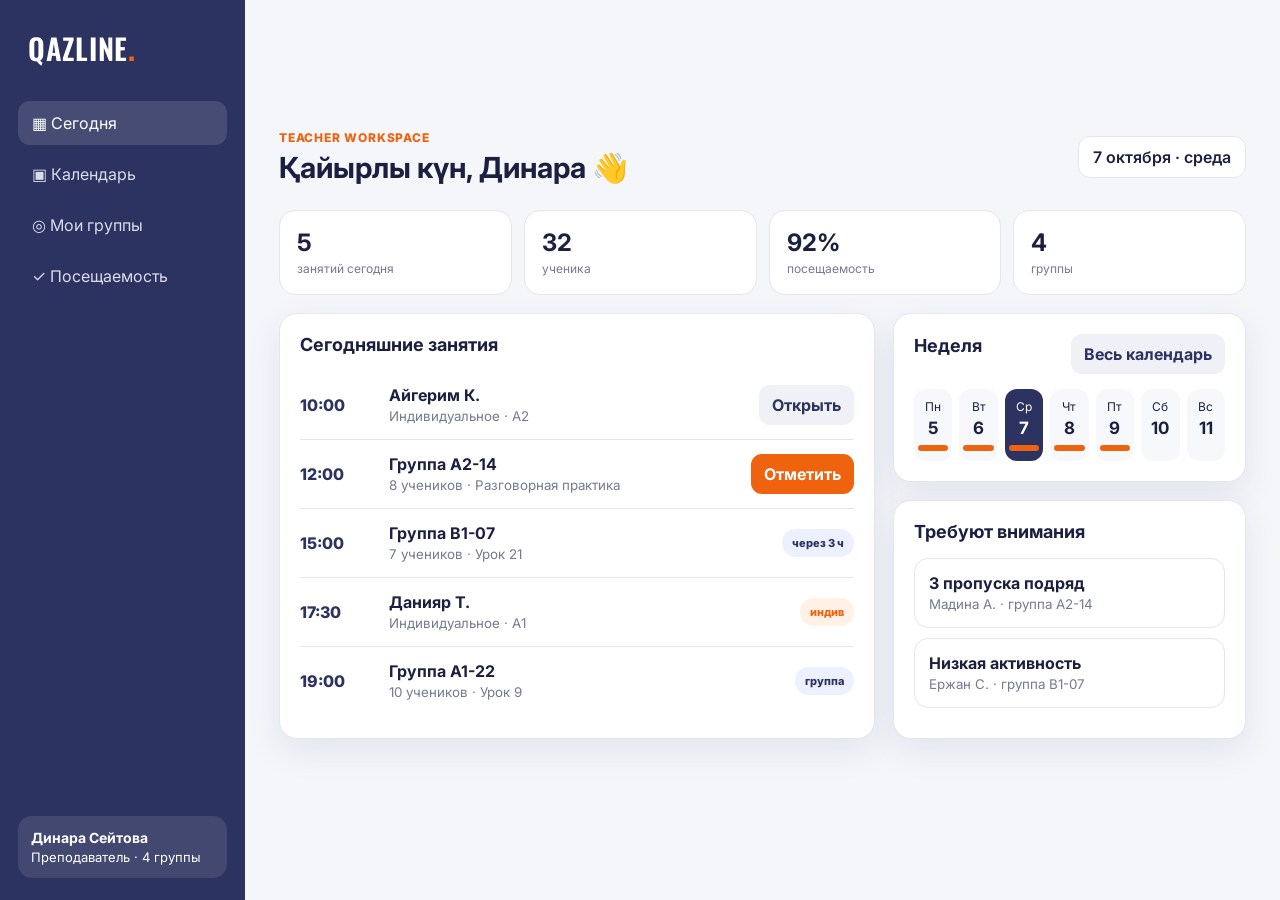
==== teacher/index.html @ 7f449055 "Add Qazline Teacher Workspace prototype" ====
<!doctype html>
<html lang="ru">
<head>
<meta charset="utf-8"><meta name="viewport" content="width=device-width,initial-scale=1,viewport-fit=cover">
<meta name="theme-color" content="#2C3360">
<title>Qazline Teacher Workspace</title>
<link rel="preconnect" href="https://fonts.googleapis.com"><link rel="preconnect" href="https://fonts.gstatic.com" crossorigin>
<link href="https://fonts.googleapis.com/css2?family=Inter:wght@400;500;600;700;800&family=Oswald:wght@500;600&display=swap" rel="stylesheet">
<style>
:root{--ind:#2C3360;--orange:#EF630E;--bg:#F4F6FA;--card:#fff;--text:#1C2040;--muted:#747a91;--line:#e5e6ea;--soft:#fff1e6;--green:#169c62;--red:#d94b4b;--yellow:#d99513;--shadow:0 12px 34px rgba(44,51,96,.09)}
*{box-sizing:border-box}body{margin:0;font-family:Inter,sans-serif;background:var(--bg);color:var(--text)}button,input,textarea{font:inherit}.app{display:grid;grid-template-columns:245px 1fr;min-height:100vh}
aside{background:var(--ind);color:white;padding:26px 18px;position:sticky;top:0;height:100vh}.logo{font:600 29px Oswald;letter-spacing:.7px;margin:0 10px 32px}.logo b{color:var(--orange)}.nav{display:grid;gap:7px}.nav button{border:0;background:transparent;color:#d9dced;text-align:left;padding:12px 14px;border-radius:12px;cursor:pointer}.nav button.active,.nav button:hover{background:rgba(255,255,255,.12);color:white}.teacher{position:absolute;bottom:22px;left:18px;right:18px;padding:13px;background:rgba(255,255,255,.1);border-radius:14px;font-size:13px}.teacher strong{display:block;font-size:14px;margin-bottom:3px}
main{padding:28px 34px 60px;max-width:1500px;width:100%;margin:auto}.top{display:flex;justify-content:space-between;align-items:center;margin-bottom:25px}.eyebrow{color:var(--orange);font-weight:800;font-size:12px;text-transform:uppercase;letter-spacing:.8px}.top h1{margin:5px 0 0;font-size:29px}.datechip{background:white;border:1px solid var(--line);padding:10px 14px;border-radius:12px;font-weight:600}
.grid{display:grid;grid-template-columns:1.35fr .8fr;gap:18px}.card{background:var(--card);border:1px solid var(--line);border-radius:18px;padding:20px;box-shadow:var(--shadow)}.card h2{font-size:18px;margin:0 0 16px}.stats{display:grid;grid-template-columns:repeat(4,1fr);gap:12px;margin-bottom:18px}.stat{background:white;border:1px solid var(--line);border-radius:16px;padding:17px}.stat b{font-size:24px;display:block}.stat span{font-size:12px;color:var(--muted)}
.lesson{display:grid;grid-template-columns:75px 1fr auto;align-items:center;gap:14px;padding:14px 0;border-bottom:1px solid var(--line)}.lesson:last-child{border:0}.time{font-weight:800;color:var(--ind)}.lesson small{color:var(--muted)}.pill{padding:7px 10px;border-radius:999px;font-size:11px;font-weight:800;background:#edf0ff;color:var(--ind)}.pill.orange{background:var(--soft);color:var(--orange)}.btn{border:0;background:var(--ind);color:white;padding:10px 13px;border-radius:11px;font-weight:700;cursor:pointer}.btn.orange{background:var(--orange)}.btn.ghost{background:#f0f1f6;color:var(--ind)}
.calendar-head{display:flex;justify-content:space-between;align-items:center;margin-bottom:15px}.week{display:grid;grid-template-columns:repeat(7,1fr);gap:7px}.day{padding:10px 4px;border-radius:12px;text-align:center;font-size:12px;background:#f7f8fb}.day b{display:block;font-size:17px;margin-top:4px}.day.today{background:var(--ind);color:white}.event{margin-top:7px;height:6px;border-radius:8px;background:var(--orange)}
.group-card{padding:14px;border:1px solid var(--line);border-radius:14px;margin-bottom:10px;cursor:pointer}.group-card:hover{border-color:#bfc3d9}.group-card b{display:block}.group-card small{color:var(--muted)}
.page{display:none}.page.active{display:block}
.toolbar{display:flex;gap:10px;flex-wrap:wrap;margin-bottom:15px}.seg{display:flex;background:#eceef4;padding:4px;border-radius:12px}.seg button{border:0;background:transparent;padding:8px 12px;border-radius:9px;cursor:pointer}.seg button.active{background:white;box-shadow:0 2px 7px #0001;font-weight:700}
.att-row{display:grid;grid-template-columns:1.25fr 190px 220px 1.5fr;gap:12px;align-items:center;padding:14px 0;border-bottom:1px solid var(--line)}.student{display:flex;align-items:center;gap:11px}.avatar{width:39px;height:39px;border-radius:50%;display:grid;place-items:center;background:#eceeff;color:var(--ind);font-weight:800}.student small{display:block;color:var(--muted)}.checks{display:flex;gap:5px}.check{border:1px solid var(--line);background:white;border-radius:9px;padding:7px 9px;cursor:pointer;font-size:12px}.check.sel.yes{background:#e7f7ef;border-color:#b4e3cc;color:var(--green)}.check.sel.no{background:#ffeded;border-color:#f2c3c3;color:var(--red)}.check.sel.late{background:#fff7dd;border-color:#efdca1;color:var(--yellow)}.level{width:100%;accent-color:var(--orange)}.comment{width:100%;border:1px solid var(--line);border-radius:10px;padding:9px;background:#fafbfc}.savebar{position:sticky;bottom:14px;margin-top:18px;background:rgba(255,255,255,.94);backdrop-filter:blur(10px);border:1px solid var(--line);border-radius:16px;padding:12px 14px;display:flex;justify-content:space-between;align-items:center;box-shadow:var(--shadow)}.saved{color:var(--green);font-size:13px;opacity:0}
.month{display:grid;grid-template-columns:repeat(7,1fr);gap:7px}.cell{min-height:105px;background:white;border:1px solid var(--line);border-radius:12px;padding:9px;font-size:12px}.cell b{font-size:13px}.cal-event{display:block;margin-top:6px;padding:5px 6px;background:#eef0ff;color:var(--ind);border-radius:6px;font-size:10px}.cal-event.ind{background:var(--soft);color:#a94508}
@media(max-width:900px){.app{display:block}aside{height:auto;position:sticky;z-index:5;padding:12px 14px;display:flex;align-items:center;gap:10px;overflow:auto}.logo{font-size:22px;margin:0 8px 0 0;white-space:nowrap}.nav{display:flex}.nav button{white-space:nowrap;padding:9px 11px}.teacher{display:none}main{padding:20px 14px 50px}.grid{grid-template-columns:1fr}.stats{grid-template-columns:repeat(2,1fr)}.att-row{grid-template-columns:1fr;gap:9px}.month{min-width:760px}.calendar-scroll{overflow:auto}.top h1{font-size:23px}.datechip{display:none}}
</style></head>
<body><div class="app">
<aside><div class="logo">QAZLINE<b>.</b></div><div class="nav">
<button class="active" data-page="today">▦ Сегодня</button><button data-page="calendar">▣ Календарь</button><button data-page="groups">◎ Мои группы</button><button data-page="attendance">✓ Посещаемость</button>
</div><div class="teacher"><strong>Динара Сейтова</strong>Преподаватель · 4 группы</div></aside>
<main>
<section id="today" class="page active"><div class="top"><div><div class="eyebrow">Teacher Workspace</div><h1>Қайырлы күн, Динара 👋</h1></div><div class="datechip">7 октября · среда</div></div>
<div class="stats"><div class="stat"><b>5</b><span>занятий сегодня</span></div><div class="stat"><b>32</b><span>ученика</span></div><div class="stat"><b>92%</b><span>посещаемость</span></div><div class="stat"><b>4</b><span>группы</span></div></div>
<div class="grid"><div class="card"><h2>Сегодняшние занятия</h2>
<div class="lesson"><div class="time">10:00</div><div><b>Айгерим К.</b><br><small>Индивидуальное · A2</small></div><button class="btn ghost open-att">Открыть</button></div>
<div class="lesson"><div class="time">12:00</div><div><b>Группа A2-14</b><br><small>8 учеников · Разговорная практика</small></div><button class="btn orange open-att">Отметить</button></div>
<div class="lesson"><div class="time">15:00</div><div><b>Группа B1-07</b><br><small>7 учеников · Урок 21</small></div><span class="pill">через 3 ч</span></div>
<div class="lesson"><div class="time">17:30</div><div><b>Данияр Т.</b><br><small>Индивидуальное · A1</small></div><span class="pill orange">индив</span></div>
<div class="lesson"><div class="time">19:00</div><div><b>Группа A1-22</b><br><small>10 учеников · Урок 9</small></div><span class="pill">группа</span></div>
</div><div><div class="card"><div class="calendar-head"><h2>Неделя</h2><button class="btn ghost" onclick="go('calendar')">Весь календарь</button></div><div class="week">
<div class="day"><span>Пн</span><b>5</b><div class="event"></div></div><div class="day"><span>Вт</span><b>6</b><div class="event"></div></div><div class="day today"><span>Ср</span><b>7</b><div class="event"></div></div><div class="day"><span>Чт</span><b>8</b><div class="event"></div></div><div class="day"><span>Пт</span><b>9</b><div class="event"></div></div><div class="day"><span>Сб</span><b>10</b></div><div class="day"><span>Вс</span><b>11</b></div>
</div></div><div class="card" style="margin-top:18px"><h2>Требуют внимания</h2><div class="group-card"><b>3 пропуска подряд</b><small>Мадина А. · группа A2-14</small></div><div class="group-card"><b>Низкая активность</b><small>Ержан С. · группа B1-07</small></div></div></div></div></section>

<section id="calendar" class="page"><div class="top"><div><div class="eyebrow">Расписание</div><h1>Календарь преподавателя</h1></div></div><div class="card calendar-scroll"><div class="calendar-head"><h2>Октябрь 2026</h2><div class="seg"><button>День</button><button>Неделя</button><button class="active">Месяц</button></div></div><div class="month" id="month"></div></div></section>

<section id="groups" class="page"><div class="top"><div><div class="eyebrow">Ученики</div><h1>Мои группы</h1></div></div><div class="grid"><div class="card"><h2>Групповые занятия</h2>
<div class="group-card open-att"><b>A2-14 · 8 учеников</b><small>Пн / Ср / Пт · 12:00 · следующее сегодня</small></div><div class="group-card"><b>B1-07 · 7 учеников</b><small>Вт / Чт · 15:00</small></div><div class="group-card"><b>A1-22 · 10 учеников</b><small>Пн / Ср / Пт · 19:00</small></div><div class="group-card"><b>A2-09 · 7 учеников</b><small>Вт / Чт · 18:00</small></div></div><div class="card"><h2>Индивидуальные ученики</h2><div class="group-card"><b>Айгерим К.</b><small>A2 · сегодня 10:00 · 18 занятий</small></div><div class="group-card"><b>Данияр Т.</b><small>A1 · сегодня 17:30 · 9 занятий</small></div><div class="group-card"><b>Алина М.</b><small>B1 · завтра 11:00 · 24 занятия</small></div></div></div></section>

<section id="attendance" class="page"><div class="top"><div><div class="eyebrow">Занятие · 7 октября · 12:00</div><h1>Группа A2-14</h1></div></div><div class="card"><div class="toolbar"><span class="pill">8 учеников</span><span class="pill orange">Разговорная практика</span><span class="pill">60 минут</span></div><h2>Быстрая отметка занятия</h2><div style="font-size:13px;color:var(--muted);margin:-8px 0 10px">Тыкните статус, оцените активность и при необходимости оставьте комментарий. В production это сохраняется как структурированные данные.</div><div id="rows"></div></div><div class="savebar"><div><b>Занятие A2-14</b><div style="font-size:12px;color:var(--muted)">Посещаемость · активность · комментарии</div></div><div><span class="saved" id="saved">✓ Сохранено&nbsp;&nbsp;</span><button class="btn orange" id="save">Сохранить занятие</button></div></div></section>
</main></div>
<script>
const students=['Аружан С.','Мадина А.','Ержан К.','Алия Н.','Руслан М.','Диас Т.','Асем Б.','Нурлан Ж.'];
function go(id){document.querySelectorAll('.page').forEach(x=>x.classList.remove('active'));document.getElementById(id).classList.add('active');document.querySelectorAll('.nav button').forEach(x=>x.classList.toggle('active',x.dataset.page===id));scrollTo(0,0)}
document.querySelectorAll('.nav button').forEach(b=>b.onclick=()=>go(b.dataset.page));document.querySelectorAll('.open-att').forEach(b=>b.onclick=()=>go('attendance'));
document.getElementById('rows').innerHTML=students.map((s,i)=>`<div class="att-row"><div class="student"><div class="avatar">${s[0]}</div><div><b>${s}</b><small>${i%3===0?'A2 · стабильно':'A2 · урок 18'}</small></div></div><div class="checks"><button class="check yes sel" data-v="1">✓ Был</button><button class="check late" data-v="1">◷ Опоздал</button><button class="check no" data-v="0">× Нет</button></div><div><small style="color:var(--muted)">Активность <span class="val">3</span>/5</small><input class="level" type="range" min="1" max="5" value="3"></div><input class="comment" placeholder="Комментарий преподавателя"></div>`).join('');
document.querySelectorAll('.checks').forEach(g=>g.querySelectorAll('.check').forEach(b=>b.onclick=()=>{g.querySelectorAll('.check').forEach(x=>x.classList.remove('sel'));b.classList.add('sel')}));
document.querySelectorAll('.level').forEach(r=>r.oninput=()=>r.parentElement.querySelector('.val').textContent=r.value);
document.getElementById('save').onclick=()=>{const el=document.getElementById('saved');el.style.opacity=1;setTimeout(()=>el.style.opacity=0,2200)};
let days='';for(let d=1;d<=31;d++){let ev='';if([2,5,6,7,8,9,12,13,14,15,16,19,20,21,22,23,26,27,28,29,30].includes(d))ev+=`<span class="cal-event">${d%2?'12:00 · A2-14':'15:00 · B1-07'}</span>`;if([1,7,8,14,15,21,22,28,29].includes(d))ev+=`<span class="cal-event ind">17:30 · Индив.</span>`;days+=`<div class="cell"><b>${d}</b>${ev}</div>`}document.getElementById('month').innerHTML=days;
</script></body></html>
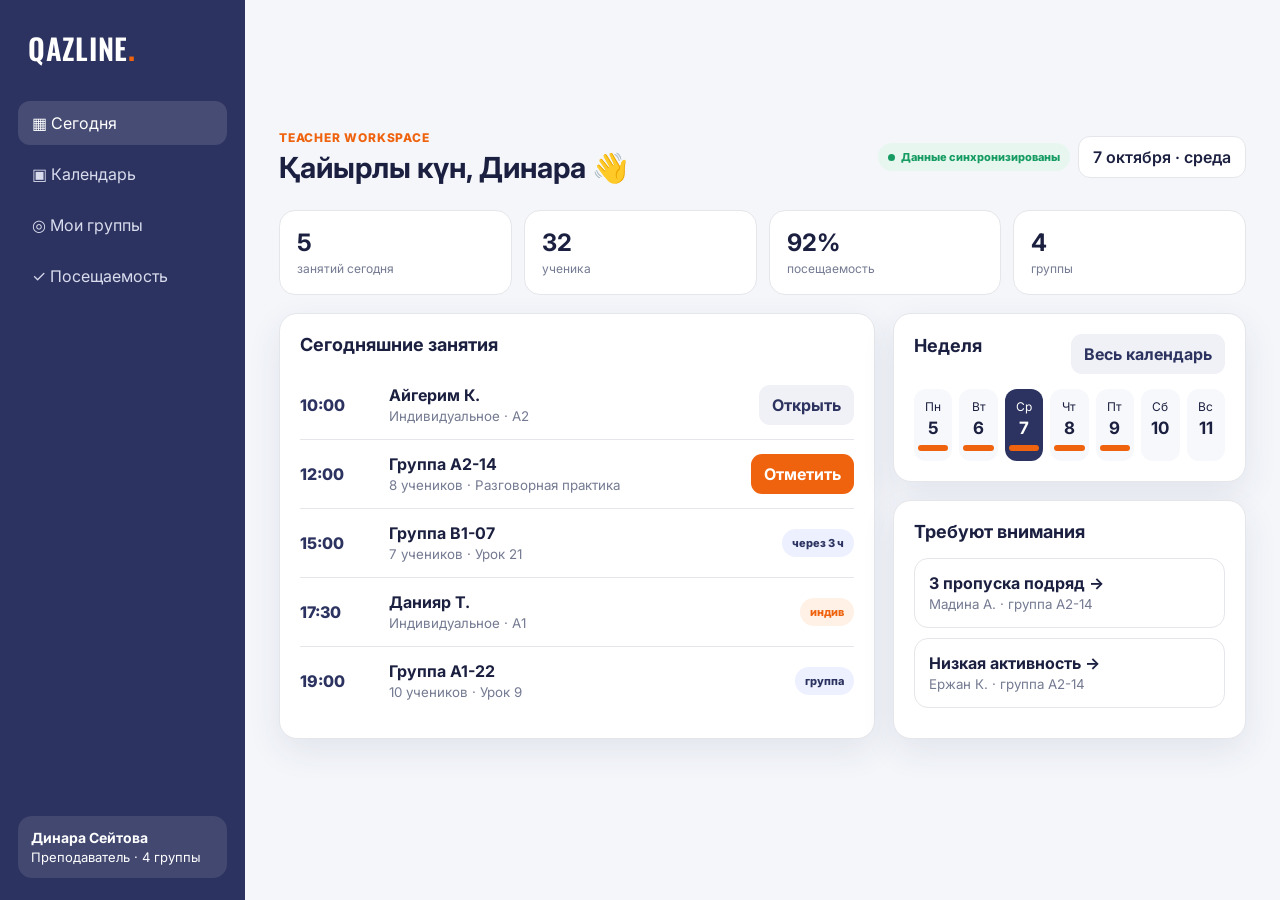
==== commit b528943a: "Polish teacher demo flows and attendance insights" ====
--- a/teacher/index.html
+++ b/teacher/index.html
@@ -17,16 +17,16 @@
 .group-card{padding:14px;border:1px solid var(--line);border-radius:14px;margin-bottom:10px;cursor:pointer}.group-card:hover{border-color:#bfc3d9}.group-card b{display:block}.group-card small{color:var(--muted)}
 .page{display:none}.page.active{display:block}
 .toolbar{display:flex;gap:10px;flex-wrap:wrap;margin-bottom:15px}.seg{display:flex;background:#eceef4;padding:4px;border-radius:12px}.seg button{border:0;background:transparent;padding:8px 12px;border-radius:9px;cursor:pointer}.seg button.active{background:white;box-shadow:0 2px 7px #0001;font-weight:700}
-.att-row{display:grid;grid-template-columns:1.25fr 190px 220px 1.5fr;gap:12px;align-items:center;padding:14px 0;border-bottom:1px solid var(--line)}.student{display:flex;align-items:center;gap:11px}.avatar{width:39px;height:39px;border-radius:50%;display:grid;place-items:center;background:#eceeff;color:var(--ind);font-weight:800}.student small{display:block;color:var(--muted)}.checks{display:flex;gap:5px}.check{border:1px solid var(--line);background:white;border-radius:9px;padding:7px 9px;cursor:pointer;font-size:12px}.check.sel.yes{background:#e7f7ef;border-color:#b4e3cc;color:var(--green)}.check.sel.no{background:#ffeded;border-color:#f2c3c3;color:var(--red)}.check.sel.late{background:#fff7dd;border-color:#efdca1;color:var(--yellow)}.level{width:100%;accent-color:var(--orange)}.comment{width:100%;border:1px solid var(--line);border-radius:10px;padding:9px;background:#fafbfc}.savebar{position:sticky;bottom:14px;margin-top:18px;background:rgba(255,255,255,.94);backdrop-filter:blur(10px);border:1px solid var(--line);border-radius:16px;padding:12px 14px;display:flex;justify-content:space-between;align-items:center;box-shadow:var(--shadow)}.saved{color:var(--green);font-size:13px;opacity:0}
-.month{display:grid;grid-template-columns:repeat(7,1fr);gap:7px}.cell{min-height:105px;background:white;border:1px solid var(--line);border-radius:12px;padding:9px;font-size:12px}.cell b{font-size:13px}.cal-event{display:block;margin-top:6px;padding:5px 6px;background:#eef0ff;color:var(--ind);border-radius:6px;font-size:10px}.cal-event.ind{background:var(--soft);color:#a94508}
-@media(max-width:900px){.app{display:block}aside{height:auto;position:sticky;z-index:5;padding:12px 14px;display:flex;align-items:center;gap:10px;overflow:auto}.logo{font-size:22px;margin:0 8px 0 0;white-space:nowrap}.nav{display:flex}.nav button{white-space:nowrap;padding:9px 11px}.teacher{display:none}main{padding:20px 14px 50px}.grid{grid-template-columns:1fr}.stats{grid-template-columns:repeat(2,1fr)}.att-row{grid-template-columns:1fr;gap:9px}.month{min-width:760px}.calendar-scroll{overflow:auto}.top h1{font-size:23px}.datechip{display:none}}
+.att-row{display:grid;grid-template-columns:1.25fr 190px 220px 1.5fr;gap:12px;align-items:center;padding:14px 0;border-bottom:1px solid var(--line)}.student{display:flex;align-items:center;gap:11px}.avatar{width:39px;height:39px;border-radius:50%;display:grid;place-items:center;background:#eceeff;color:var(--ind);font-weight:800}.student small{display:block;color:var(--muted)}.checks{display:flex;gap:5px}.check{border:1px solid var(--line);background:white;border-radius:9px;padding:7px 9px;cursor:pointer;font-size:12px}.check.sel.yes{background:#e7f7ef;border-color:#b4e3cc;color:var(--green)}.check.sel.no{background:#ffeded;border-color:#f2c3c3;color:var(--red)}.check.sel.late{background:#fff7dd;border-color:#efdca1;color:var(--yellow)}.level{width:100%;accent-color:var(--orange)}.comment{width:100%;border:1px solid var(--line);border-radius:10px;padding:9px;background:#fafbfc}.savebar{position:sticky;bottom:14px;margin-top:18px;background:rgba(255,255,255,.94);backdrop-filter:blur(10px);border:1px solid var(--line);border-radius:16px;padding:12px 14px;display:flex;justify-content:space-between;align-items:center;box-shadow:var(--shadow)}.saved{color:var(--green);font-size:13px;opacity:0}.live{display:inline-flex;align-items:center;gap:6px;font-size:11px;font-weight:800;color:var(--green);background:#e7f7ef;padding:7px 10px;border-radius:999px}.live:before{content:"";width:7px;height:7px;border-radius:50%;background:var(--green)}.att-summary{display:flex;gap:8px;flex-wrap:wrap;margin:12px 0}.att-summary span{font-size:11px;font-weight:800;padding:7px 10px;border-radius:999px;background:#f3f4f8}.quick{display:flex;gap:8px;flex-wrap:wrap;margin-left:auto}.risk{cursor:pointer}.risk:hover{border-color:#efb48e;background:#fffaf6}.insight{border-left:3px solid var(--orange);padding:10px 12px;background:#fff8f3;border-radius:0 10px 10px 0;font-size:12px;line-height:1.45}
+.month{display:grid;grid-template-columns:repeat(7,1fr);gap:7px}.back{border:0;background:transparent;color:var(--ind);font-weight:800;cursor:pointer;padding:0 0 12px}.group-summary{display:grid;grid-template-columns:repeat(4,1fr);gap:10px;margin-bottom:18px}.mini{padding:14px;background:#f8f9fc;border:1px solid var(--line);border-radius:14px}.mini b{display:block;font-size:21px}.mini span{font-size:11px;color:var(--muted)}.timeline-wrap{overflow:auto}.timeline{min-width:900px}.tl-head,.tl-row{display:grid;grid-template-columns:180px repeat(12,1fr);gap:6px;align-items:center}.tl-head{font-size:10px;color:var(--muted);padding-bottom:8px}.tl-row{padding:9px 0;border-top:1px solid var(--line)}.tl-name{font-weight:700;font-size:13px;cursor:pointer}.dot{height:30px;border-radius:8px;display:grid;place-items:center;font-size:10px;font-weight:800;cursor:pointer}.dot.y{background:#e4f7ed;color:var(--green)}.dot.n{background:#ffe7e7;color:var(--red)}.dot.l{background:#fff3cd;color:var(--yellow)}.dot.f{background:#f0f1f5;color:#a2a6b5}.legend{display:flex;gap:13px;flex-wrap:wrap;font-size:11px;color:var(--muted);margin-top:12px}.legend i{width:9px;height:9px;border-radius:3px;display:inline-block;margin-right:4px}.profile-head{display:flex;align-items:center;gap:16px}.profile-head .avatar{width:58px;height:58px;font-size:20px}.progressbar{height:9px;background:#eceef4;border-radius:99px;overflow:hidden}.progressbar i{display:block;height:100%;background:var(--orange);border-radius:99px}.history{display:grid;grid-template-columns:repeat(8,1fr);gap:7px;margin-top:12px}.history .dot{height:42px;display:flex;flex-direction:column}.history small{font-size:8px;font-weight:600}.student-metrics{display:grid;grid-template-columns:repeat(3,1fr);gap:10px;margin:16px 0}.cell{min-height:105px;background:white;border:1px solid var(--line);border-radius:12px;padding:9px;font-size:12px}.cell b{font-size:13px}.cal-event{display:block;margin-top:6px;padding:5px 6px;background:#eef0ff;color:var(--ind);border-radius:6px;font-size:10px}.cal-event.ind{background:var(--soft);color:#a94508}
+@media(max-width:900px){.app{display:block}aside{height:auto;position:sticky;z-index:5;padding:12px 14px;display:flex;align-items:center;gap:10px;overflow:auto}.logo{font-size:22px;margin:0 8px 0 0;white-space:nowrap}.nav{display:flex}.nav button{white-space:nowrap;padding:9px 11px}.teacher{display:none}main{padding:20px 14px 50px}.grid{grid-template-columns:1fr}.stats{grid-template-columns:repeat(2,1fr)}.att-row{grid-template-columns:1fr;gap:9px}.group-summary,.student-metrics{grid-template-columns:repeat(2,1fr)}.month{min-width:760px}.calendar-scroll{overflow:auto}.top h1{font-size:23px}.datechip{display:none}}
 </style></head>
 <body><div class="app">
 <aside><div class="logo">QAZLINE<b>.</b></div><div class="nav">
 <button class="active" data-page="today">▦ Сегодня</button><button data-page="calendar">▣ Календарь</button><button data-page="groups">◎ Мои группы</button><button data-page="attendance">✓ Посещаемость</button>
 </div><div class="teacher"><strong>Динара Сейтова</strong>Преподаватель · 4 группы</div></aside>
 <main>
-<section id="today" class="page active"><div class="top"><div><div class="eyebrow">Teacher Workspace</div><h1>Қайырлы күн, Динара 👋</h1></div><div class="datechip">7 октября · среда</div></div>
+<section id="today" class="page active"><div class="top"><div><div class="eyebrow">Teacher Workspace</div><h1>Қайырлы күн, Динара 👋</h1></div><div style="display:flex;gap:8px;align-items:center"><span class="live">Данные синхронизированы</span><div class="datechip">7 октября · среда</div></div></div>
 <div class="stats"><div class="stat"><b>5</b><span>занятий сегодня</span></div><div class="stat"><b>32</b><span>ученика</span></div><div class="stat"><b>92%</b><span>посещаемость</span></div><div class="stat"><b>4</b><span>группы</span></div></div>
 <div class="grid"><div class="card"><h2>Сегодняшние занятия</h2>
 <div class="lesson"><div class="time">10:00</div><div><b>Айгерим К.</b><br><small>Индивидуальное · A2</small></div><button class="btn ghost open-att">Открыть</button></div>
@@ -36,21 +36,22 @@
 <div class="lesson"><div class="time">19:00</div><div><b>Группа A1-22</b><br><small>10 учеников · Урок 9</small></div><span class="pill">группа</span></div>
 </div><div><div class="card"><div class="calendar-head"><h2>Неделя</h2><button class="btn ghost" onclick="go('calendar')">Весь календарь</button></div><div class="week">
 <div class="day"><span>Пн</span><b>5</b><div class="event"></div></div><div class="day"><span>Вт</span><b>6</b><div class="event"></div></div><div class="day today"><span>Ср</span><b>7</b><div class="event"></div></div><div class="day"><span>Чт</span><b>8</b><div class="event"></div></div><div class="day"><span>Пт</span><b>9</b><div class="event"></div></div><div class="day"><span>Сб</span><b>10</b></div><div class="day"><span>Вс</span><b>11</b></div>
-</div></div><div class="card" style="margin-top:18px"><h2>Требуют внимания</h2><div class="group-card"><b>3 пропуска подряд</b><small>Мадина А. · группа A2-14</small></div><div class="group-card"><b>Низкая активность</b><small>Ержан С. · группа B1-07</small></div></div></div></div></section>
+</div></div><div class="card" style="margin-top:18px"><h2>Требуют внимания</h2><div class="group-card risk" onclick="openStudent('Мадина А.')"><b>3 пропуска подряд →</b><small>Мадина А. · группа A2-14</small></div><div class="group-card risk" onclick="openStudent('Ержан К.')"><b>Низкая активность →</b><small>Ержан К. · группа A2-14</small></div></div></div></div></section>
 
 <section id="calendar" class="page"><div class="top"><div><div class="eyebrow">Расписание</div><h1>Календарь преподавателя</h1></div></div><div class="card calendar-scroll"><div class="calendar-head"><h2>Октябрь 2026</h2><div class="seg"><button>День</button><button>Неделя</button><button class="active">Месяц</button></div></div><div class="month" id="month"></div></div></section>
 
 <section id="groups" class="page"><div class="top"><div><div class="eyebrow">Ученики</div><h1>Мои группы</h1></div></div><div class="grid"><div class="card"><h2>Групповые занятия</h2>
-<div class="group-card open-att"><b>A2-14 · 8 учеников</b><small>Пн / Ср / Пт · 12:00 · следующее сегодня</small></div><div class="group-card"><b>B1-07 · 7 учеников</b><small>Вт / Чт · 15:00</small></div><div class="group-card"><b>A1-22 · 10 учеников</b><small>Пн / Ср / Пт · 19:00</small></div><div class="group-card"><b>A2-09 · 7 учеников</b><small>Вт / Чт · 18:00</small></div></div><div class="card"><h2>Индивидуальные ученики</h2><div class="group-card"><b>Айгерим К.</b><small>A2 · сегодня 10:00 · 18 занятий</small></div><div class="group-card"><b>Данияр Т.</b><small>A1 · сегодня 17:30 · 9 занятий</small></div><div class="group-card"><b>Алина М.</b><small>B1 · завтра 11:00 · 24 занятия</small></div></div></div></section>
+<div class="group-card" onclick="openGroup()"><b>A2-14 · 8 учеников</b><small>Пн / Ср / Пт · 12:00 · следующее сегодня · Открыть аналитику →</small></div><div class="group-card" onclick="openGroup()"><b>B1-07 · 7 учеников</b><small>Вт / Чт · 15:00</small></div><div class="group-card" onclick="openGroup()"><b>A1-22 · 10 учеников</b><small>Пн / Ср / Пт · 19:00</small></div><div class="group-card" onclick="openGroup()"><b>A2-09 · 7 учеников</b><small>Вт / Чт · 18:00</small></div></div><div class="card"><h2>Индивидуальные ученики</h2><div class="group-card" onclick="openStudent('Айгерим К.')"><b>Айгерим К.</b><small>A2 · сегодня 10:00 · 18 занятий · Открыть профиль →</small></div><div class="group-card" onclick="openStudent('Данияр Т.')"><b>Данияр Т.</b><small>A1 · сегодня 17:30 · 9 занятий · Открыть профиль →</small></div><div class="group-card" onclick="openStudent('Алина М.')"><b>Алина М.</b><small>B1 · завтра 11:00 · 24 занятия · Открыть профиль →</small></div></div></div></section>
 
-<section id="attendance" class="page"><div class="top"><div><div class="eyebrow">Занятие · 7 октября · 12:00</div><h1>Группа A2-14</h1></div></div><div class="card"><div class="toolbar"><span class="pill">8 учеников</span><span class="pill orange">Разговорная практика</span><span class="pill">60 минут</span></div><h2>Быстрая отметка занятия</h2><div style="font-size:13px;color:var(--muted);margin:-8px 0 10px">Тыкните статус, оцените активность и при необходимости оставьте комментарий. В production это сохраняется как структурированные данные.</div><div id="rows"></div></div><div class="savebar"><div><b>Занятие A2-14</b><div style="font-size:12px;color:var(--muted)">Посещаемость · активность · комментарии</div></div><div><span class="saved" id="saved">✓ Сохранено&nbsp;&nbsp;</span><button class="btn orange" id="save">Сохранить занятие</button></div></div></section>
+<section id="groupdetail" class="page"><button class="back" onclick="go('groups')">← Мои группы</button><div class="top"><div><div class="eyebrow">Группа · A2</div><h1>A2-14 · Общая картина</h1></div><button class="btn orange" onclick="go('attendance')">Отметить занятие</button></div><div class="group-summary"><div class="mini"><b>8</b><span>учеников</span></div><div class="mini"><b>22 / 48</b><span>занятий курса пройдено</span></div><div class="mini"><b>91%</b><span>средняя посещаемость</span></div><div class="mini"><b>46%</b><span>курс завершён</span></div></div><div class="card"><div class="calendar-head"><div><h2>Таймлайн группы</h2><div style="font-size:12px;color:var(--muted)">Последние 12 занятий · клик по ученику открывает личную статистику</div></div><span class="pill orange">4 месяца · 48 занятий</span></div><div class="timeline-wrap"><div class="timeline" id="groupTimeline"></div></div><div class="legend"><span><i style="background:#e4f7ed"></i>Был</span><span><i style="background:#fff3cd"></i>Опоздал</span><span><i style="background:#ffe7e7"></i>Не был</span><span><i style="background:#f0f1f5"></i>Будущее занятие</span></div><div class="insight" style="margin-top:16px"><b>AI / системный сигнал:</b> Мадина пропустила 3 из последних 4 занятий. Рекомендуется связаться с учеником и проверить риск оттока.</div></div></section>
+<section id="studentdetail" class="page"><button class="back" onclick="go('groupdetail')">← Группа A2-14</button><div class="top"><div class="profile-head"><div class="avatar" id="studentAvatar">А</div><div><div class="eyebrow">Карточка ученика</div><h1 id="studentName">Аружан С.</h1><div style="color:var(--muted);font-size:13px">A2 · группа A2-14 · обучение с 17 августа</div></div></div></div><div class="grid"><div class="card"><h2>Прогресс курса</h2><div style="display:flex;justify-content:space-between;font-size:13px;margin-bottom:8px"><span>22 из 48 занятий</span><b>46%</b></div><div class="progressbar"><i style="width:46%"></i></div><div class="student-metrics"><div class="mini"><b>20</b><span>посещено</span></div><div class="mini"><b>2</b><span>пропущено</span></div><div class="mini"><b>19.5 ч</b><span>на созвонах</span></div></div><h2 style="margin-top:22px">История занятий</h2><div class="history" id="studentHistory"></div><div class="legend"><span><i style="background:#e4f7ed"></i>Был</span><span><i style="background:#fff3cd"></i>Опоздал</span><span><i style="background:#ffe7e7"></i>Не был</span></div></div><div><div class="card"><h2>Учебная активность</h2><div class="lesson"><div><b>8.4 ч</b><br><small>самостоятельное обучение</small></div><span class="pill">+18%</span></div><div class="lesson"><div><b>37</b><br><small>фраз в словаре</small></div><span class="pill">A2</span></div><div class="lesson"><div><b>76%</b><br><small>выполнено заданий</small></div><span class="pill orange">хорошо</span></div></div><div class="card" style="margin-top:18px"><h2>Последний комментарий</h2><p style="font-size:13px;line-height:1.55;margin:0">Хорошо включается в диалоги. Стоит повторить окончания направления -ға / -ге. На следующем уроке дать больше разговорной практики.</p><small style="color:var(--muted)">5 октября · преподаватель Динара</small></div></div></div></section><section id="attendance" class="page"><div class="top"><div><div class="eyebrow">Занятие · 7 октября · 12:00</div><h1>Группа A2-14</h1></div></div><div class="card"><div class="toolbar"><span class="pill">8 учеников</span><span class="pill orange">Разговорная практика</span><span class="pill">60 минут</span></div><div style="display:flex;align-items:center;gap:10px;flex-wrap:wrap"><h2 style="margin:0">Быстрая отметка занятия</h2><div class="quick"><button class="btn ghost" id="allPresent">✓ Все были</button><button class="btn ghost" id="clearAtt">Сбросить</button></div></div><div class="att-summary"><span id="presentCount">8 присутствуют</span><span id="lateCount">0 опоздали</span><span id="absentCount">0 отсутствуют</span></div><div style="font-size:13px;color:var(--muted);margin:0 0 10px">Тыкните статус, оцените активность и при необходимости оставьте комментарий. В production это сохраняется как структурированные данные.</div><div id="rows"></div></div><div class="savebar"><div><b>Занятие A2-14</b><div style="font-size:12px;color:var(--muted)">Посещаемость · активность · комментарии</div></div><div><span class="saved" id="saved">✓ Сохранено&nbsp;&nbsp;</span><button class="btn orange" id="save">Сохранить занятие</button></div></div></section>
 </main></div>
 <script>
-const students=['Аружан С.','Мадина А.','Ержан К.','Алия Н.','Руслан М.','Диас Т.','Асем Б.','Нурлан Ж.'];
-function go(id){document.querySelectorAll('.page').forEach(x=>x.classList.remove('active'));document.getElementById(id).classList.add('active');document.querySelectorAll('.nav button').forEach(x=>x.classList.toggle('active',x.dataset.page===id));scrollTo(0,0)}
+const students=['Аружан С.','Мадина А.','Ержан К.','Алия Н.','Руслан М.','Диас Т.','Асем Б.','Нурлан Ж.'];const dates=['12.09','14.09','17.09','19.09','21.09','24.09','26.09','28.09','01.10','03.10','05.10','07.10'];const patterns=[['y','y','y','l','y','y','y','y','y','y','y','y'],['y','n','y','y','n','y','y','y','n','y','y','n'],['y','y','l','y','y','y','n','y','y','y','y','y'],['y','y','y','y','y','l','y','y','y','y','y','y'],['y','y','n','y','y','y','y','y','l','y','y','y'],['y','y','y','y','y','y','y','n','y','y','y','y'],['y','l','y','y','y','y','y','y','y','y','y','y'],['y','y','y','n','y','y','y','y','y','y','l','y']];
+function openGroup(){renderTimeline();go('groupdetail')}function openStudent(name){document.getElementById('studentName').textContent=name;document.getElementById('studentAvatar').textContent=name[0];const idx=Math.max(0,students.indexOf(name));document.getElementById('studentHistory').innerHTML=dates.map((d,j)=>'<div class="dot '+patterns[idx][j]+'">'+(patterns[idx][j]=='y'?'✓':patterns[idx][j]=='n'?'×':'◷')+'<small>'+d+'</small></div>').join('');go('studentdetail')}function renderTimeline(){let h='<div class="tl-head"><span>Ученик</span>'+dates.map(d=>'<span>'+d+'</span>').join('')+'</div>';h+=students.map((s,i)=>'<div class="tl-row"><div class="tl-name" onclick="openStudent(\''+s+'\')">'+s+' →</div>'+patterns[i].map(v=>'<div class="dot '+v+'">'+(v=='y'?'✓':v=='n'?'×':'◷')+'</div>').join('')+'</div>').join('');document.getElementById('groupTimeline').innerHTML=h}function go(id){document.querySelectorAll('.page').forEach(x=>x.classList.remove('active'));document.getElementById(id).classList.add('active');document.querySelectorAll('.nav button').forEach(x=>x.classList.toggle('active',x.dataset.page===id));scrollTo(0,0)}
 document.querySelectorAll('.nav button').forEach(b=>b.onclick=()=>go(b.dataset.page));document.querySelectorAll('.open-att').forEach(b=>b.onclick=()=>go('attendance'));
 document.getElementById('rows').innerHTML=students.map((s,i)=>`<div class="att-row"><div class="student"><div class="avatar">${s[0]}</div><div><b>${s}</b><small>${i%3===0?'A2 · стабильно':'A2 · урок 18'}</small></div></div><div class="checks"><button class="check yes sel" data-v="1">✓ Был</button><button class="check late" data-v="1">◷ Опоздал</button><button class="check no" data-v="0">× Нет</button></div><div><small style="color:var(--muted)">Активность <span class="val">3</span>/5</small><input class="level" type="range" min="1" max="5" value="3"></div><input class="comment" placeholder="Комментарий преподавателя"></div>`).join('');
-document.querySelectorAll('.checks').forEach(g=>g.querySelectorAll('.check').forEach(b=>b.onclick=()=>{g.querySelectorAll('.check').forEach(x=>x.classList.remove('sel'));b.classList.add('sel')}));
+function updateCounts(){let p=0,l=0,n=0;document.querySelectorAll('.checks').forEach(g=>{const s=g.querySelector('.sel');if(!s)return;if(s.classList.contains('yes'))p++;else if(s.classList.contains('late'))l++;else if(s.classList.contains('no'))n++});document.getElementById('presentCount').textContent=p+' присутствуют';document.getElementById('lateCount').textContent=l+' опоздали';document.getElementById('absentCount').textContent=n+' отсутствуют'}document.querySelectorAll('.checks').forEach(g=>g.querySelectorAll('.check').forEach(b=>b.onclick=()=>{g.querySelectorAll('.check').forEach(x=>x.classList.remove('sel'));b.classList.add('sel');updateCounts()}));document.getElementById('allPresent').onclick=()=>{document.querySelectorAll('.checks').forEach(g=>{g.querySelectorAll('.check').forEach(x=>x.classList.remove('sel'));g.querySelector('.yes').classList.add('sel')});updateCounts()};document.getElementById('clearAtt').onclick=()=>{document.querySelectorAll('.checks .check').forEach(x=>x.classList.remove('sel'));updateCounts()};
 document.querySelectorAll('.level').forEach(r=>r.oninput=()=>r.parentElement.querySelector('.val').textContent=r.value);
 document.getElementById('save').onclick=()=>{const el=document.getElementById('saved');el.style.opacity=1;setTimeout(()=>el.style.opacity=0,2200)};
 let days='';for(let d=1;d<=31;d++){let ev='';if([2,5,6,7,8,9,12,13,14,15,16,19,20,21,22,23,26,27,28,29,30].includes(d))ev+=`<span class="cal-event">${d%2?'12:00 · A2-14':'15:00 · B1-07'}</span>`;if([1,7,8,14,15,21,22,28,29].includes(d))ev+=`<span class="cal-event ind">17:30 · Индив.</span>`;days+=`<div class="cell"><b>${d}</b>${ev}</div>`}document.getElementById('month').innerHTML=days;
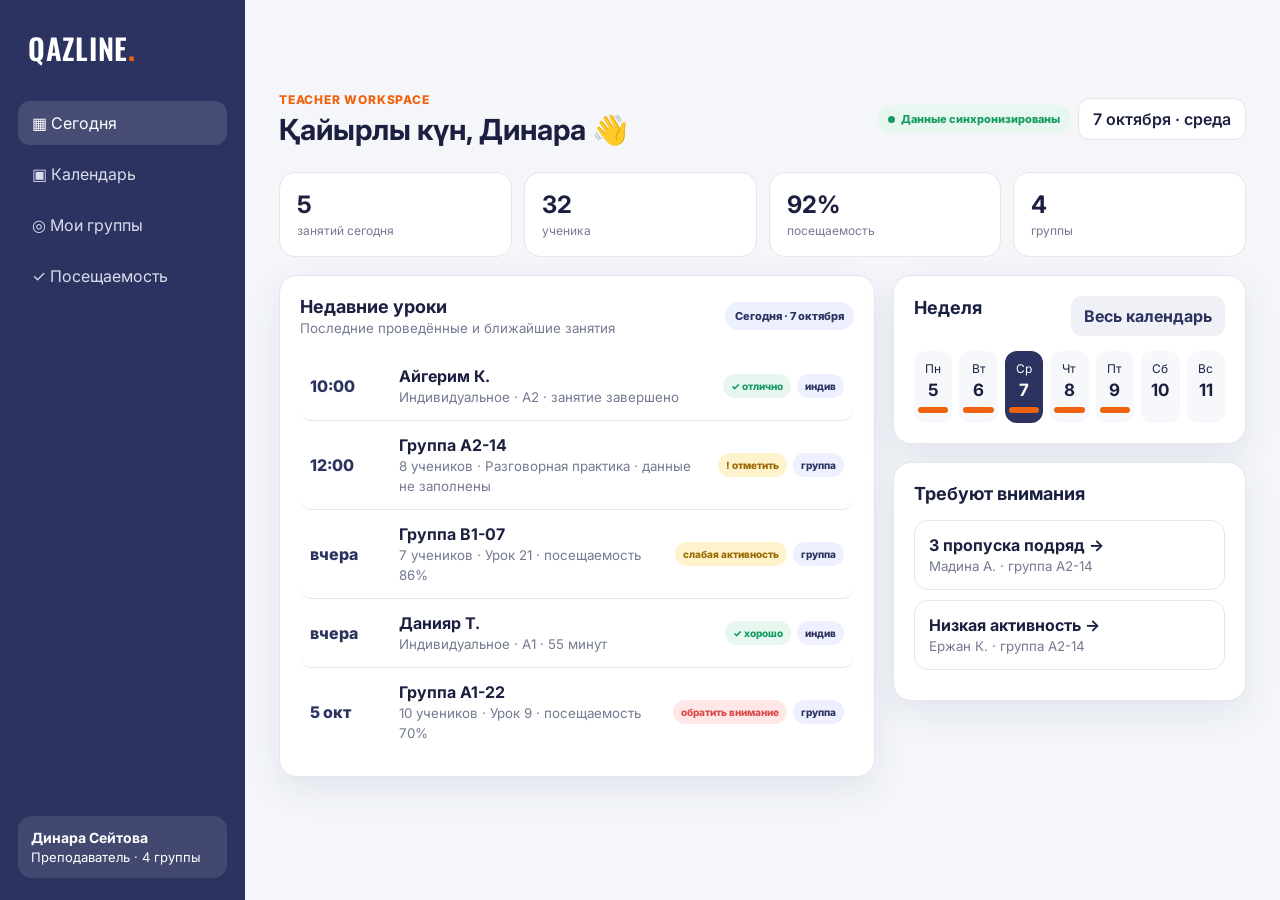
==== commit 22178834: "Make recent lesson cards actionable and insight-driven" ====
--- a/teacher/index.html
+++ b/teacher/index.html
@@ -12,7 +12,7 @@
 aside{background:var(--ind);color:white;padding:26px 18px;position:sticky;top:0;height:100vh}.logo{font:600 29px Oswald;letter-spacing:.7px;margin:0 10px 32px}.logo b{color:var(--orange)}.nav{display:grid;gap:7px}.nav button{border:0;background:transparent;color:#d9dced;text-align:left;padding:12px 14px;border-radius:12px;cursor:pointer}.nav button.active,.nav button:hover{background:rgba(255,255,255,.12);color:white}.teacher{position:absolute;bottom:22px;left:18px;right:18px;padding:13px;background:rgba(255,255,255,.1);border-radius:14px;font-size:13px}.teacher strong{display:block;font-size:14px;margin-bottom:3px}
 main{padding:28px 34px 60px;max-width:1500px;width:100%;margin:auto}.top{display:flex;justify-content:space-between;align-items:center;margin-bottom:25px}.eyebrow{color:var(--orange);font-weight:800;font-size:12px;text-transform:uppercase;letter-spacing:.8px}.top h1{margin:5px 0 0;font-size:29px}.datechip{background:white;border:1px solid var(--line);padding:10px 14px;border-radius:12px;font-weight:600}
 .grid{display:grid;grid-template-columns:1.35fr .8fr;gap:18px}.card{background:var(--card);border:1px solid var(--line);border-radius:18px;padding:20px;box-shadow:var(--shadow)}.card h2{font-size:18px;margin:0 0 16px}.stats{display:grid;grid-template-columns:repeat(4,1fr);gap:12px;margin-bottom:18px}.stat{background:white;border:1px solid var(--line);border-radius:16px;padding:17px}.stat b{font-size:24px;display:block}.stat span{font-size:12px;color:var(--muted)}
-.lesson{display:grid;grid-template-columns:75px 1fr auto;align-items:center;gap:14px;padding:14px 0;border-bottom:1px solid var(--line)}.lesson:last-child{border:0}.time{font-weight:800;color:var(--ind)}.lesson small{color:var(--muted)}.pill{padding:7px 10px;border-radius:999px;font-size:11px;font-weight:800;background:#edf0ff;color:var(--ind)}.pill.orange{background:var(--soft);color:var(--orange)}.btn{border:0;background:var(--ind);color:white;padding:10px 13px;border-radius:11px;font-weight:700;cursor:pointer}.btn.orange{background:var(--orange)}.btn.ghost{background:#f0f1f6;color:var(--ind)}
+.lesson{display:grid;grid-template-columns:75px 1fr auto;align-items:center;gap:14px;padding:14px 10px;border-bottom:1px solid var(--line);border-radius:12px}.lesson.clickable{cursor:pointer;transition:.15s}.lesson.clickable:hover{background:#f8f9fc}.lesson-tags{display:flex;gap:6px;flex-wrap:wrap;justify-content:flex-end}.tag{padding:6px 8px;border-radius:999px;font-size:10px;font-weight:800;background:#eef0ff;color:var(--ind)}.tag.good{background:#e7f7ef;color:var(--green)}.tag.warn{background:#fff3cd;color:#9a6a00}.tag.bad{background:#ffe7e7;color:var(--red)}.lesson:last-child{border:0}.time{font-weight:800;color:var(--ind)}.lesson small{color:var(--muted)}.pill{padding:7px 10px;border-radius:999px;font-size:11px;font-weight:800;background:#edf0ff;color:var(--ind)}.pill.orange{background:var(--soft);color:var(--orange)}.btn{border:0;background:var(--ind);color:white;padding:10px 13px;border-radius:11px;font-weight:700;cursor:pointer}.btn.orange{background:var(--orange)}.btn.ghost{background:#f0f1f6;color:var(--ind)}
 .calendar-head{display:flex;justify-content:space-between;align-items:center;margin-bottom:15px}.week{display:grid;grid-template-columns:repeat(7,1fr);gap:7px}.day{padding:10px 4px;border-radius:12px;text-align:center;font-size:12px;background:#f7f8fb}.day b{display:block;font-size:17px;margin-top:4px}.day.today{background:var(--ind);color:white}.event{margin-top:7px;height:6px;border-radius:8px;background:var(--orange)}
 .group-card{padding:14px;border:1px solid var(--line);border-radius:14px;margin-bottom:10px;cursor:pointer}.group-card:hover{border-color:#bfc3d9}.group-card b{display:block}.group-card small{color:var(--muted)}
 .page{display:none}.page.active{display:block}
@@ -28,12 +28,12 @@
 <main>
 <section id="today" class="page active"><div class="top"><div><div class="eyebrow">Teacher Workspace</div><h1>Қайырлы күн, Динара 👋</h1></div><div style="display:flex;gap:8px;align-items:center"><span class="live">Данные синхронизированы</span><div class="datechip">7 октября · среда</div></div></div>
 <div class="stats"><div class="stat"><b>5</b><span>занятий сегодня</span></div><div class="stat"><b>32</b><span>ученика</span></div><div class="stat"><b>92%</b><span>посещаемость</span></div><div class="stat"><b>4</b><span>группы</span></div></div>
-<div class="grid"><div class="card"><h2>Сегодняшние занятия</h2>
-<div class="lesson"><div class="time">10:00</div><div><b>Айгерим К.</b><br><small>Индивидуальное · A2</small></div><button class="btn ghost open-att">Открыть</button></div>
-<div class="lesson"><div class="time">12:00</div><div><b>Группа A2-14</b><br><small>8 учеников · Разговорная практика</small></div><button class="btn orange open-att">Отметить</button></div>
-<div class="lesson"><div class="time">15:00</div><div><b>Группа B1-07</b><br><small>7 учеников · Урок 21</small></div><span class="pill">через 3 ч</span></div>
-<div class="lesson"><div class="time">17:30</div><div><b>Данияр Т.</b><br><small>Индивидуальное · A1</small></div><span class="pill orange">индив</span></div>
-<div class="lesson"><div class="time">19:00</div><div><b>Группа A1-22</b><br><small>10 учеников · Урок 9</small></div><span class="pill">группа</span></div>
+<div class="grid"><div class="card"><div class="calendar-head"><div><h2 style="margin:0">Недавние уроки</h2><small style="color:var(--muted)">Последние проведённые и ближайшие занятия</small></div><span class="pill">Сегодня · 7 октября</span></div>
+<div class="lesson clickable" onclick="openStudent('Айгерим К.')"><div class="time">10:00</div><div><b>Айгерим К.</b><br><small>Индивидуальное · A2 · занятие завершено</small></div><div class="lesson-tags"><span class="tag good">✓ отлично</span><span class="tag">индив</span></div></div>
+<div class="lesson clickable" onclick="openGroup()"><div class="time">12:00</div><div><b>Группа A2-14</b><br><small>8 учеников · Разговорная практика · данные не заполнены</small></div><div class="lesson-tags"><span class="tag warn">! отметить</span><span class="tag">группа</span></div></div>
+<div class="lesson clickable" onclick="openGroup()"><div class="time">вчера</div><div><b>Группа B1-07</b><br><small>7 учеников · Урок 21 · посещаемость 86%</small></div><div class="lesson-tags"><span class="tag warn">слабая активность</span><span class="tag">группа</span></div></div>
+<div class="lesson clickable" onclick="openStudent('Данияр Т.')"><div class="time">вчера</div><div><b>Данияр Т.</b><br><small>Индивидуальное · A1 · 55 минут</small></div><div class="lesson-tags"><span class="tag good">✓ хорошо</span><span class="tag">индив</span></div></div>
+<div class="lesson clickable" onclick="openGroup()"><div class="time">5 окт</div><div><b>Группа A1-22</b><br><small>10 учеников · Урок 9 · посещаемость 70%</small></div><div class="lesson-tags"><span class="tag bad">обратить внимание</span><span class="tag">группа</span></div></div>
 </div><div><div class="card"><div class="calendar-head"><h2>Неделя</h2><button class="btn ghost" onclick="go('calendar')">Весь календарь</button></div><div class="week">
 <div class="day"><span>Пн</span><b>5</b><div class="event"></div></div><div class="day"><span>Вт</span><b>6</b><div class="event"></div></div><div class="day today"><span>Ср</span><b>7</b><div class="event"></div></div><div class="day"><span>Чт</span><b>8</b><div class="event"></div></div><div class="day"><span>Пт</span><b>9</b><div class="event"></div></div><div class="day"><span>Сб</span><b>10</b></div><div class="day"><span>Вс</span><b>11</b></div>
 </div></div><div class="card" style="margin-top:18px"><h2>Требуют внимания</h2><div class="group-card risk" onclick="openStudent('Мадина А.')"><b>3 пропуска подряд →</b><small>Мадина А. · группа A2-14</small></div><div class="group-card risk" onclick="openStudent('Ержан К.')"><b>Низкая активность →</b><small>Ержан К. · группа A2-14</small></div></div></div></div></section>
